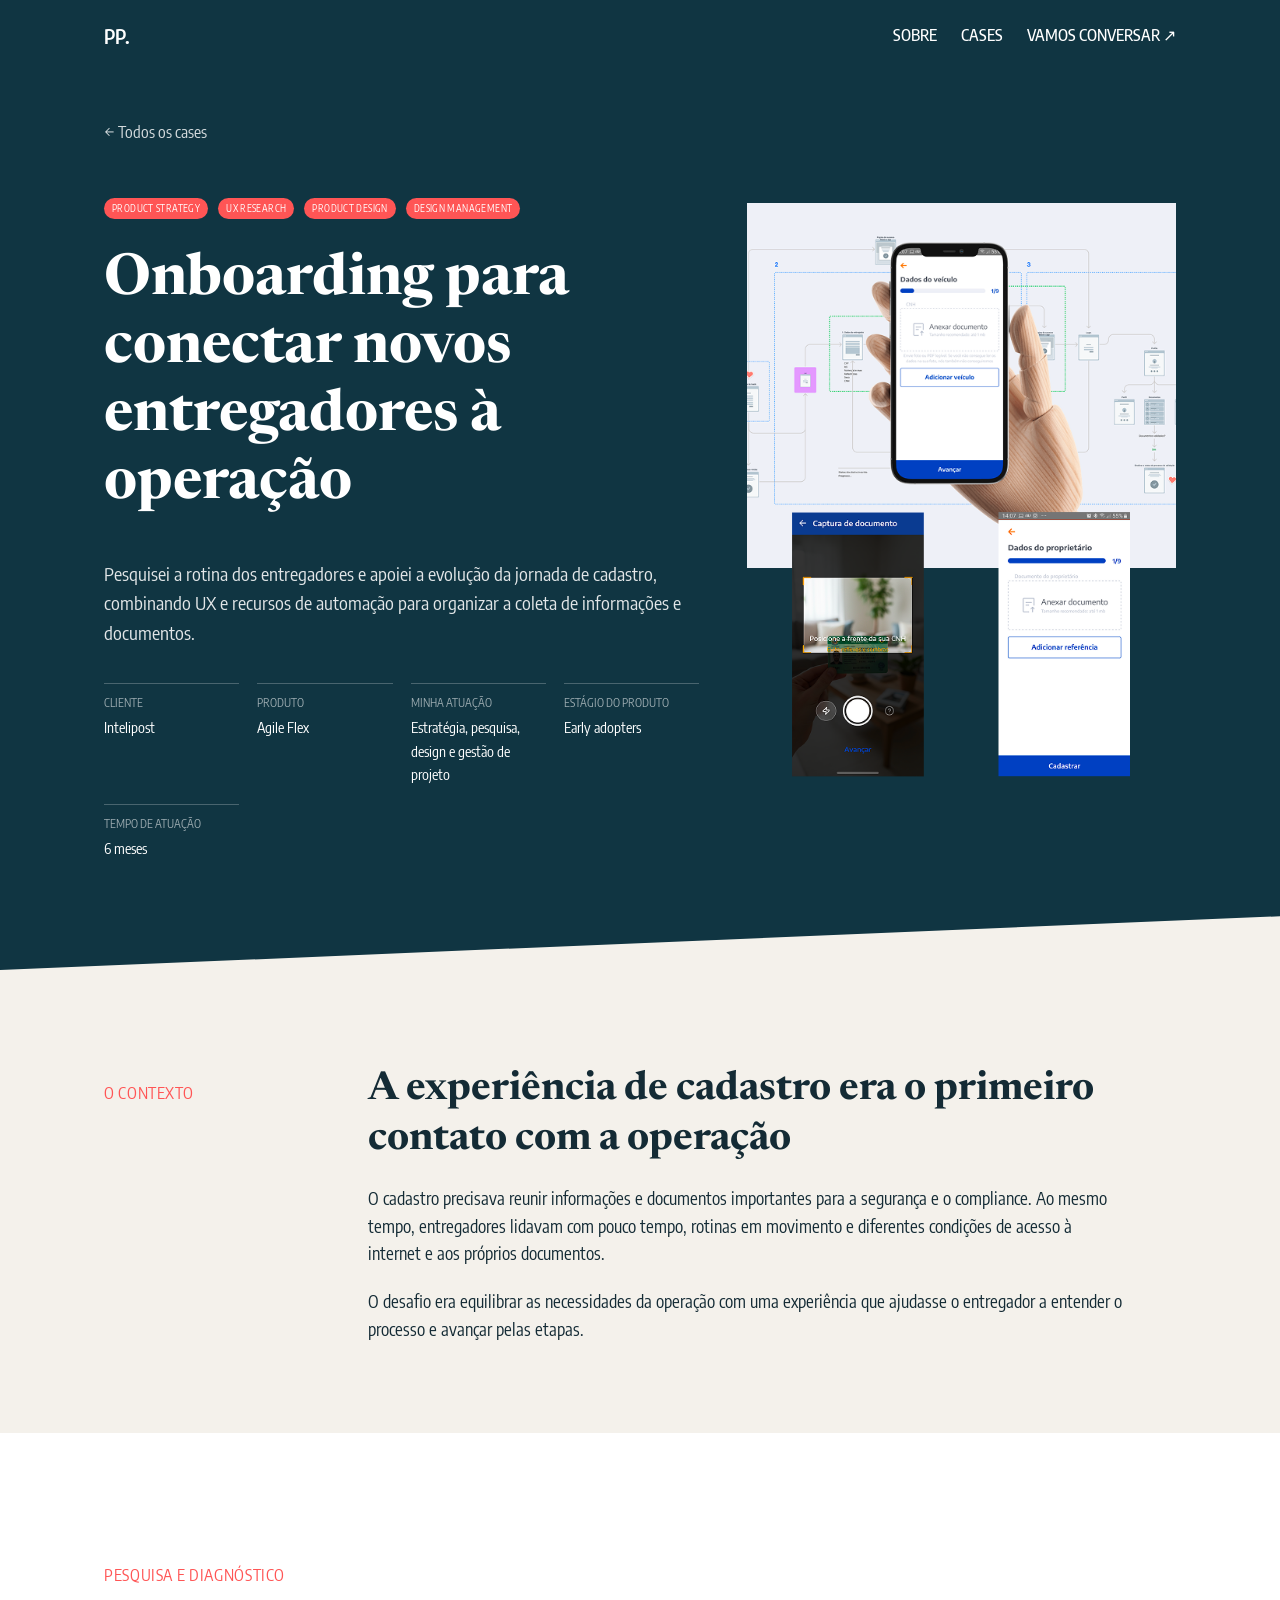
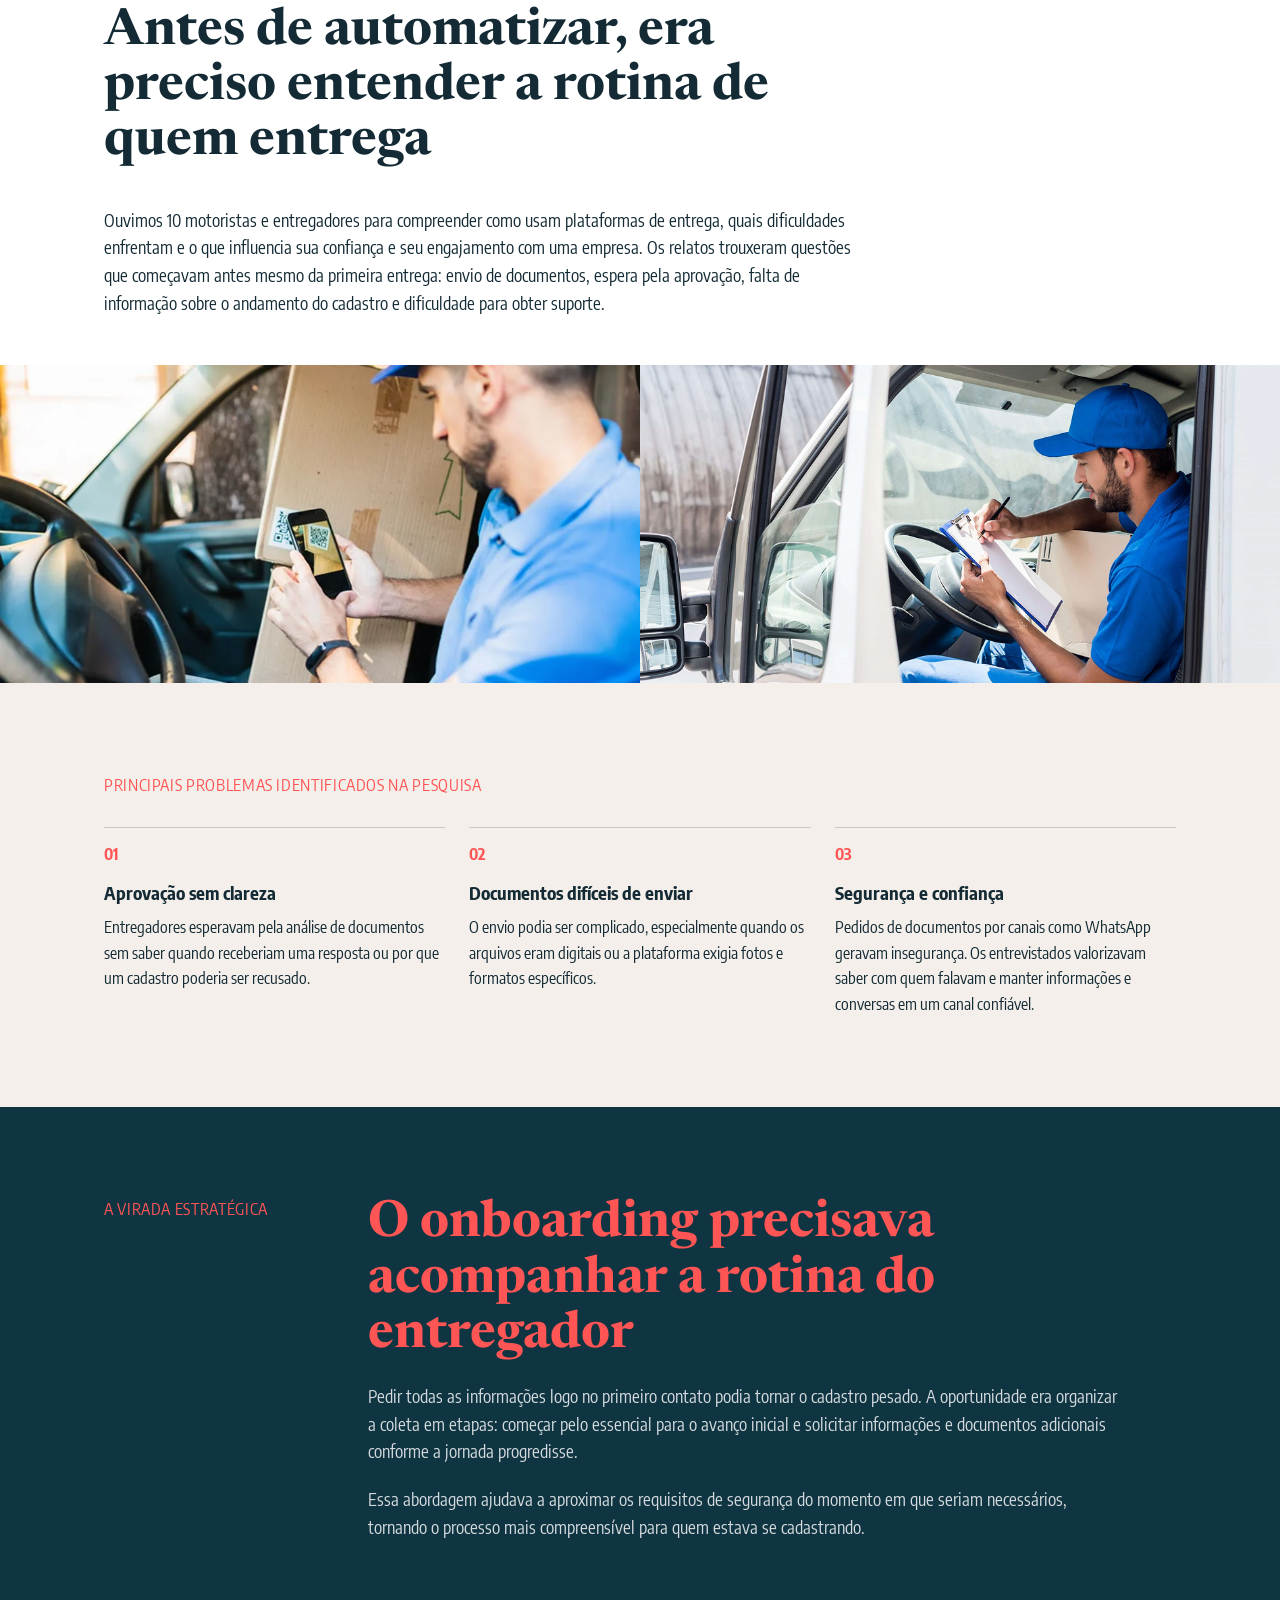
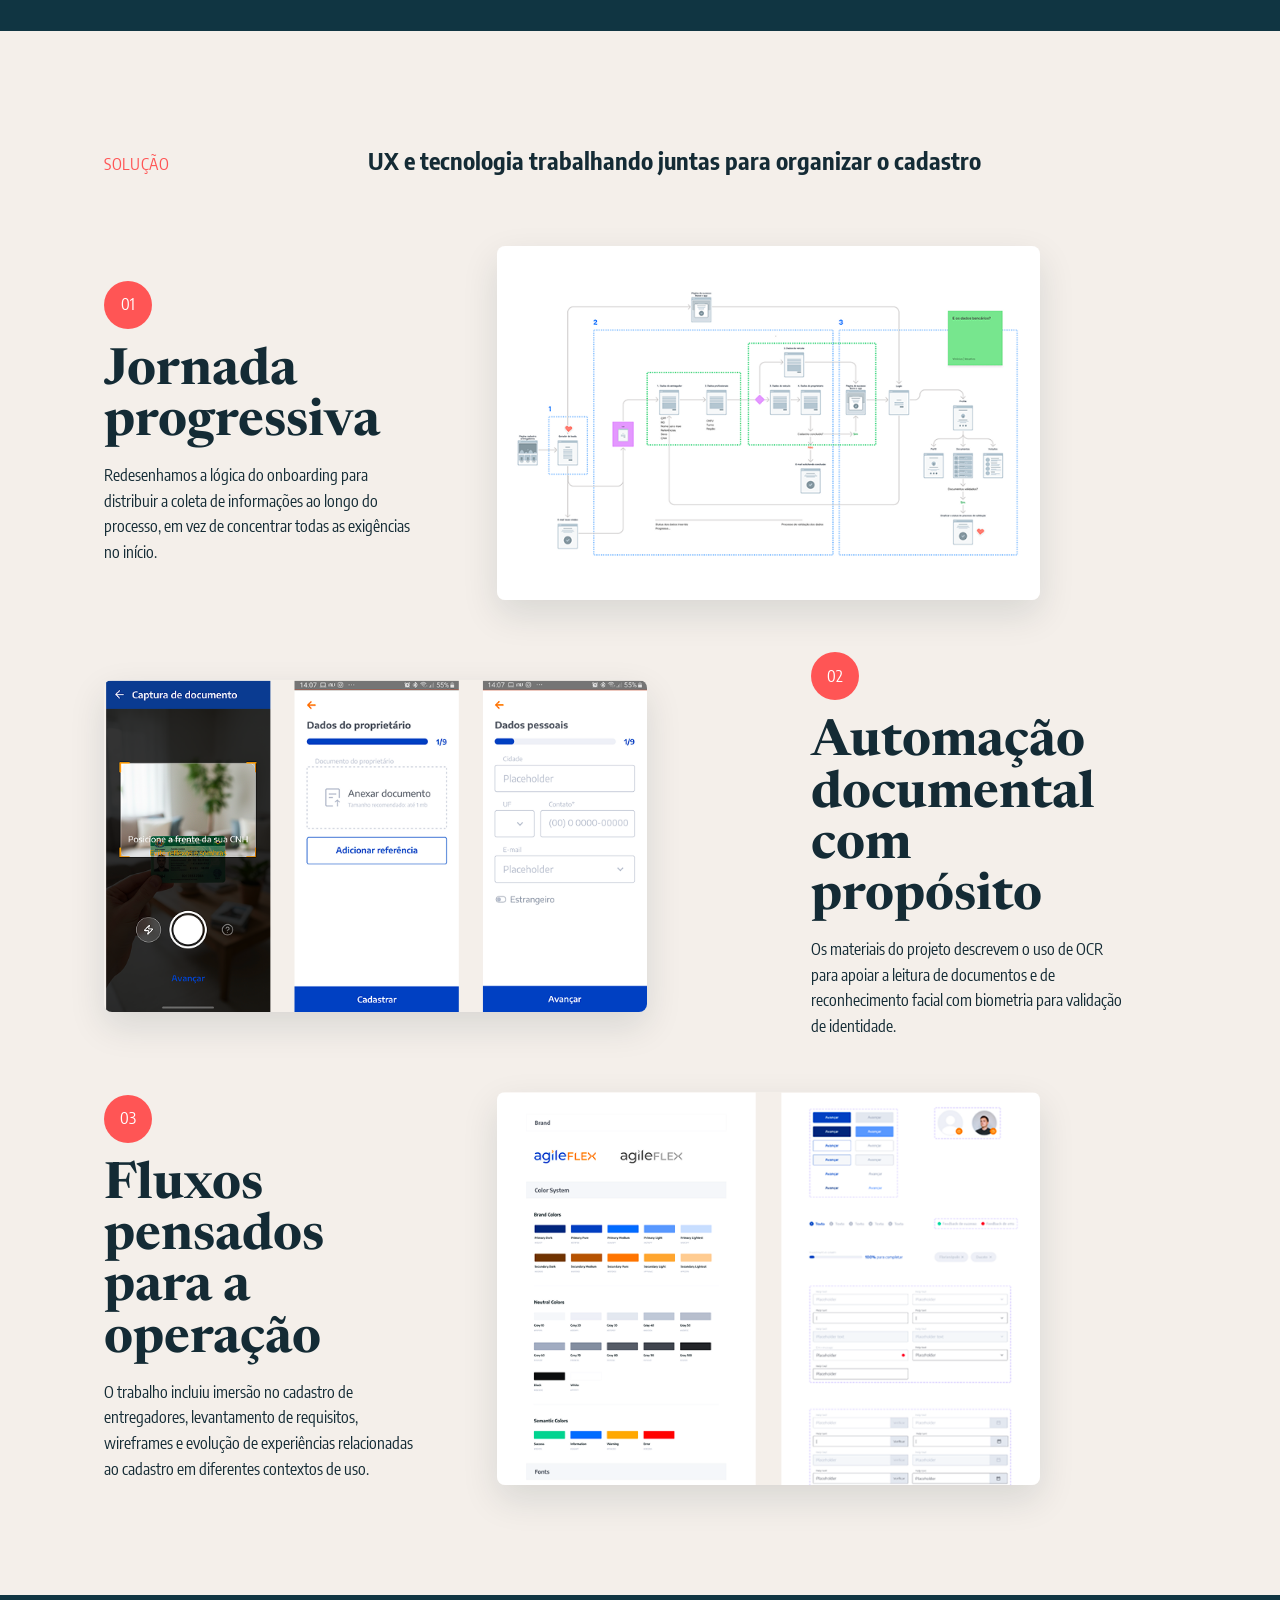
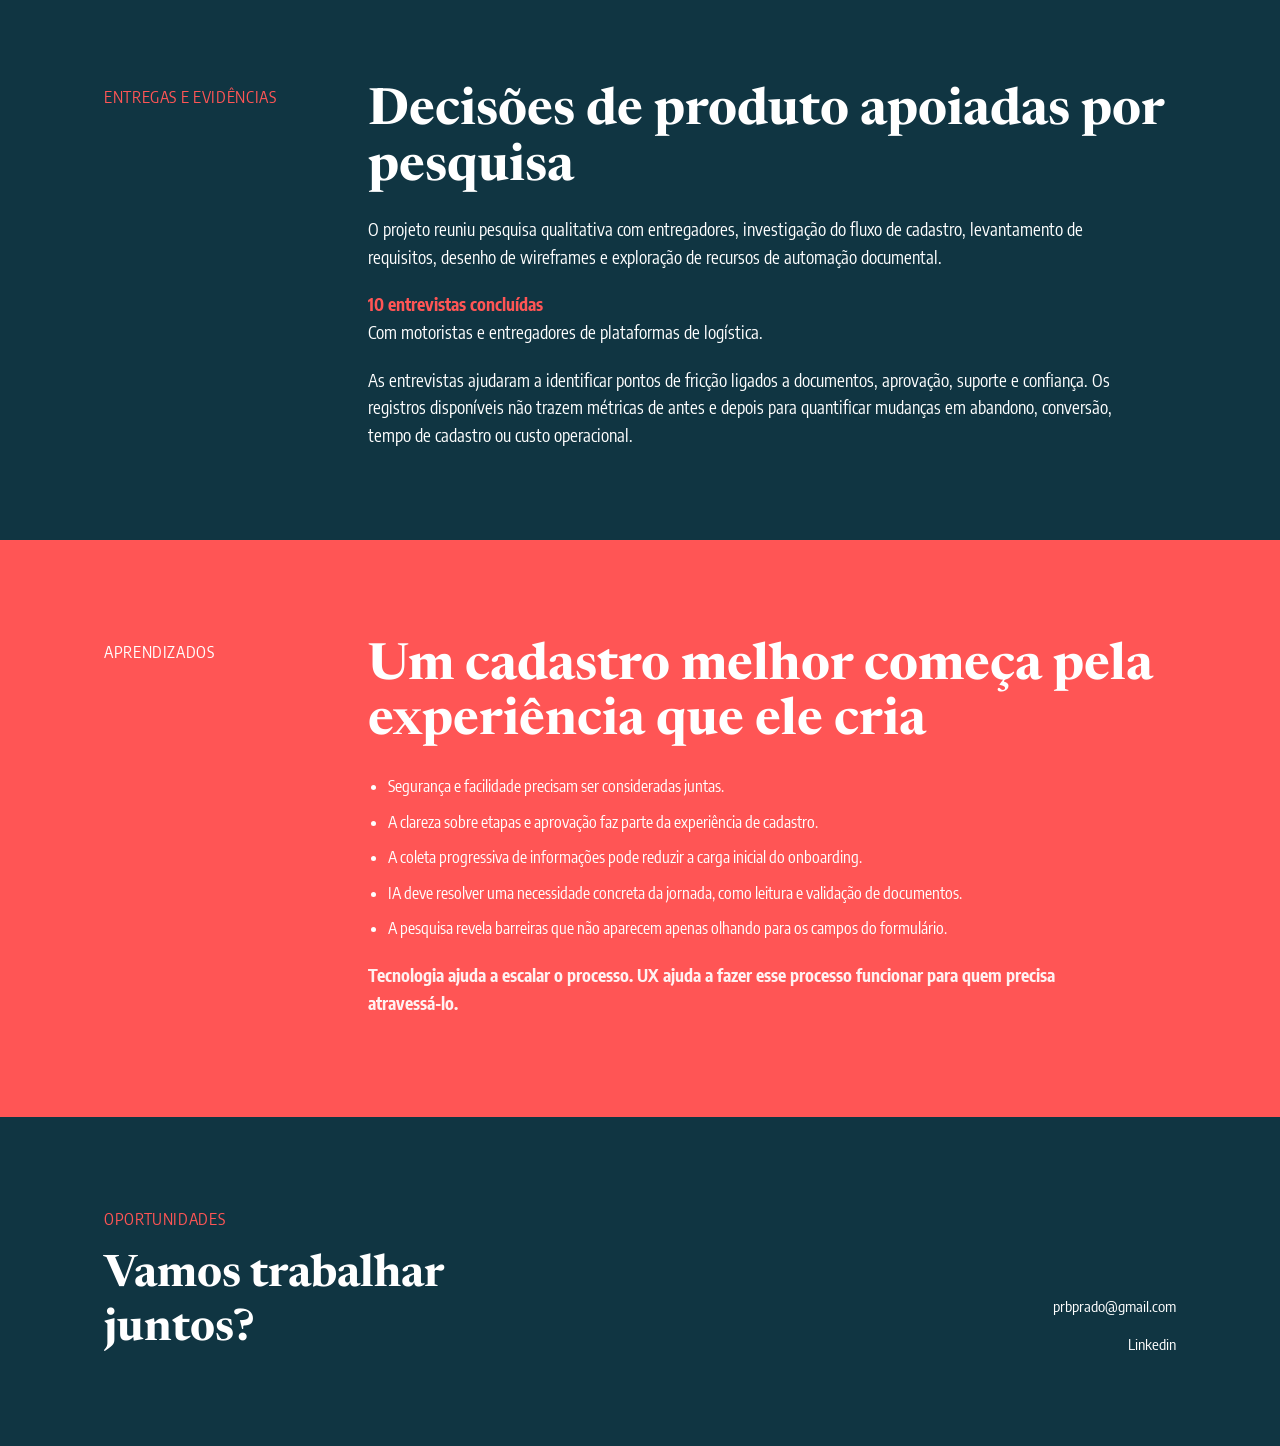
==== case-agileflex-intelipost.html @ 37ded1cf "Cria case Agile Flex Intelipost" ====
<!DOCTYPE html>
<html lang="pt-BR">
<head>
  <meta charset="UTF-8" />
  <meta name="viewport" content="width=device-width, initial-scale=1.0" />
  <title>Agile Flex · Intelipost | Patricia Prado</title>
  <link rel="preconnect" href="https://fonts.googleapis.com" />
  <link rel="preconnect" href="https://fonts.gstatic.com" crossorigin />
  <link href="https://fonts.googleapis.com/css2?family=Encode+Sans+Condensed:wght@100;200;300;400;500;600;700;800;900&family=Newsreader:ital,opsz,wght@0,6..72,200..800;1,6..72,200..800&display=swap" rel="stylesheet">
  <link rel="stylesheet" href="style.css" />
</head>
<body class="pdf-case-body agileflex-case-body">
  <header class="navbar pdf-navbar">
    <div class="container nav-container">
      <a href="index.html" class="logo">PP.</a>
      <nav class="nav-links">
        <a href="index.html#sobre">SOBRE</a>
        <a href="index.html#cases">CASES</a>
        <a href="mailto:prbprado@gmail.com" class="nav-cta">VAMOS CONVERSAR <span>↗</span></a>
      </nav>
    </div>
  </header>

  <main>
    <section class="pdf-hero">
      <div class="container pdf-hero-grid">
        <div>
          <a class="case-back" href="index.html#cases">← Todos os cases</a>
          <div class="hero-badges">
            <span class="badge badge-coral">PRODUCT STRATEGY</span>
            <span class="badge badge-coral">UX RESEARCH</span>
            <span class="badge badge-coral">PRODUCT DESIGN</span>
            <span class="badge badge-coral">DESIGN MANAGEMENT</span>
          </div>
          <h1 class="hero-title">Onboarding para conectar novos entregadores à operação</h1>
          <p>Pesquisei a rotina dos entregadores e apoiei a evolução da jornada de cadastro, combinando UX e recursos de automação para organizar a coleta de informações e documentos.</p>
          <dl class="pdf-meta agileflex-meta">
            <div><dt>Cliente</dt><dd>Intelipost</dd></div>
            <div><dt>Produto</dt><dd>Agile Flex</dd></div>
            <div><dt>Minha atuação</dt><dd>Estratégia, pesquisa, design e gestão de projeto</dd></div>
            <div><dt>Estágio do produto</dt><dd>Early adopters</dd></div>
            <div><dt>Tempo de atuação</dt><dd>6 meses</dd></div>
          </dl>
        </div>
        <div class="pdf-hero-image">
          <img src="assets/agileflex-intelipost/image-1.png" alt="Composição da jornada mobile de cadastro e envio de documentos" />
        </div>
      </div>
    </section>

    <section class="pdf-context">
      <div class="container pdf-context-grid">
        <span class="eyebrow text-coral">O CONTEXTO</span>
        <div>
          <h2>A experiência de cadastro era o primeiro contato com a operação</h2>
          <p>O cadastro precisava reunir informações e documentos importantes para a segurança e o compliance. Ao mesmo tempo, entregadores lidavam com pouco tempo, rotinas em movimento e diferentes condições de acesso à internet e aos próprios documentos.</p>
          <p>O desafio era equilibrar as necessidades da operação com uma experiência que ajudasse o entregador a entender o processo e avançar pelas etapas.</p>
        </div>
      </div>
    </section>

    <section class="pdf-discovery agileflex-research">
      <div class="container">
        <div class="pdf-section-title">
          <span class="eyebrow text-coral">PESQUISA E DIAGNÓSTICO</span>
          <h2>Antes de automatizar, era preciso entender a rotina de quem entrega</h2>
        </div>
        <p>Ouvimos 10 motoristas e entregadores para compreender como usam plataformas de entrega, quais dificuldades enfrentam e o que influencia sua confiança e seu engajamento com uma empresa. Os relatos trouxeram questões que começavam antes mesmo da primeira entrega: envio de documentos, espera pela aprovação, falta de informação sobre o andamento do cadastro e dificuldade para obter suporte.</p>
      </div>
      <img class="agileflex-research-image" src="assets/agileflex-intelipost/image-2.png" alt="Entregadores usando o celular e conferindo informações durante a rotina de trabalho" />
    </section>

    <section class="agileflex-problems">
      <div class="container">
        <span class="eyebrow text-coral">PRINCIPAIS PROBLEMAS IDENTIFICADOS NA PESQUISA</span>
        <div class="agileflex-problem-grid">
          <article>
            <span>01</span>
            <h3>Aprovação sem clareza</h3>
            <p>Entregadores esperavam pela análise de documentos sem saber quando receberiam uma resposta ou por que um cadastro poderia ser recusado.</p>
          </article>
          <article>
            <span>02</span>
            <h3>Documentos difíceis de enviar</h3>
            <p>O envio podia ser complicado, especialmente quando os arquivos eram digitais ou a plataforma exigia fotos e formatos específicos.</p>
          </article>
          <article>
            <span>03</span>
            <h3>Segurança e confiança</h3>
            <p>Pedidos de documentos por canais como WhatsApp geravam insegurança. Os entrevistados valorizavam saber com quem falavam e manter informações e conversas em um canal confiável.</p>
          </article>
        </div>
      </div>
    </section>

    <section class="pdf-ideation agileflex-turning-point">
      <div class="container pdf-ideation-grid">
        <span class="eyebrow text-coral">A VIRADA ESTRATÉGICA</span>
        <div>
          <h2>O onboarding precisava acompanhar a rotina do entregador</h2>
          <p>Pedir todas as informações logo no primeiro contato podia tornar o cadastro pesado. A oportunidade era organizar a coleta em etapas: começar pelo essencial para o avanço inicial e solicitar informações e documentos adicionais conforme a jornada progredisse.</p>
          <p>Essa abordagem ajudava a aproximar os requisitos de segurança do momento em que seriam necessários, tornando o processo mais compreensível para quem estava se cadastrando.</p>
        </div>
      </div>
    </section>

    <section class="pdf-product agileflex-solution">
      <div class="container">
        <div class="pdf-context-grid agileflex-solution-intro">
          <span class="eyebrow text-coral">SOLUÇÃO</span>
          <div>
            <h2>UX e tecnologia trabalhando juntas para organizar o cadastro</h2>
          </div>
        </div>
        <div class="pdf-feature">
          <div class="pdf-feature-copy"><span>01</span><h3>Jornada progressiva</h3><p>Redesenhamos a lógica do onboarding para distribuir a coleta de informações ao longo do processo, em vez de concentrar todas as exigências no início.</p></div>
          <img src="assets/agileflex-intelipost/image-3.png" alt="Fluxo da jornada progressiva de cadastro do entregador" />
        </div>
        <div class="pdf-feature pdf-feature-reverse">
          <div class="pdf-feature-copy"><span>02</span><h3>Automação documental com propósito</h3><p>Os materiais do projeto descrevem o uso de OCR para apoiar a leitura de documentos e de reconhecimento facial com biometria para validação de identidade.</p></div>
          <img src="assets/agileflex-intelipost/image-4.png" alt="Telas mobile de captura e envio de documentos do entregador" />
        </div>
        <div class="pdf-feature">
          <div class="pdf-feature-copy"><span>03</span><h3>Fluxos pensados para a operação</h3><p>O trabalho incluiu imersão no cadastro de entregadores, levantamento de requisitos, wireframes e evolução de experiências relacionadas ao cadastro em diferentes contextos de uso.</p></div>
          <img src="assets/agileflex-intelipost/image-5.png" alt="Sistema visual e componentes da experiência Agile Flex" />
        </div>
      </div>
    </section>

    <section class="pdf-results agileflex-results">
      <div class="container pdf-results-grid">
        <span class="eyebrow text-coral">ENTREGAS E EVIDÊNCIAS</span>
        <div>
          <h2>Decisões de produto apoiadas por pesquisa</h2>
          <p>O projeto reuniu pesquisa qualitativa com entregadores, investigação do fluxo de cadastro, levantamento de requisitos, desenho de wireframes e exploração de recursos de automação documental.</p>
          <p><strong>10 entrevistas concluídas</strong><br />Com motoristas e entregadores de plataformas de logística.</p>
          <p>As entrevistas ajudaram a identificar pontos de fricção ligados a documentos, aprovação, suporte e confiança. Os registros disponíveis não trazem métricas de antes e depois para quantificar mudanças em abandono, conversão, tempo de cadastro ou custo operacional.</p>
        </div>
      </div>
    </section>

    <section class="pdf-learning agileflex-learning">
      <div class="container pdf-learning-grid">
        <span class="eyebrow text-white">APRENDIZADOS</span>
        <div>
          <h2>Um cadastro melhor começa pela experiência que ele cria</h2>
          <ul>
            <li>Segurança e facilidade precisam ser consideradas juntas.</li>
            <li>A clareza sobre etapas e aprovação faz parte da experiência de cadastro.</li>
            <li>A coleta progressiva de informações pode reduzir a carga inicial do onboarding.</li>
            <li>IA deve resolver uma necessidade concreta da jornada, como leitura e validação de documentos.</li>
            <li>A pesquisa revela barreiras que não aparecem apenas olhando para os campos do formulário.</li>
          </ul>
          <p class="agileflex-closing">Tecnologia ajuda a escalar o processo. UX ajuda a fazer esse processo funcionar para quem precisa atravessá-lo.</p>
        </div>
      </div>
    </section>
  </main>

  <footer id="contato" class="footer">
    <div class="container footer-grid">
      <div><span class="eyebrow text-coral">OPORTUNIDADES</span><h2 class="footer-title">Vamos trabalhar<br />juntos?</h2></div>
      <div class="footer-links"><a href="mailto:prbprado@gmail.com">prbprado@gmail.com</a><a href="https://www.linkedin.com/in/prbprado/" target="_blank" rel="noopener">Linkedin</a></div>
    </div>
  </footer>
</body>
</html>
---- style.css ----
:root {
  --bg-dark: #103542;
  --bg-beige: #F4EFEA;
  --bg-light: #FFFFFF;
  --coral: #FF5555;
  --blue-badge: #006dff;
  --text-dark: #142B35;
  --text-muted: #52616B;
  --font-serif: 'Newsreader', serif;
  --font-sans: 'Encode Sans Condensed', sans-serif;
}

* {
  margin: 0;
  padding: 0;
  box-sizing: border-box;
}

html {
  scroll-behavior: smooth;
}

body {
  font-family: var(--font-sans);
  color: var(--text-dark);
  background-color: var(--bg-light);
  line-height: 1.6;
  overflow-x: hidden;
}

.container {
  max-width: 1120px;
  margin: 0 auto;
  padding: 0 24px;
}

.text-coral { color: var(--coral); }
.text-dark { color: var(--text-dark); }
.text-white { color: #FFFFFF; }

.eyebrow {
  display: block;
  font-size: 1rem;
  font-weight: 400;
  letter-spacing: 0.04em;
  text-transform: uppercase;
  margin-bottom: 16px;
}

/* NAVBAR */
.navbar {
  background-color: #FFFFFF;
  height: 72px;
  display: flex;
  align-items: center;
  position: sticky;
  top: 0;
  z-index: 100;
  border-bottom: 1px solid rgba(0, 0, 0, 0.05);
}

.nav-container {
  width: 100%;
  display: flex;
  justify-content: space-between;
  align-items: center;
}

.logo {
  font-family: var(--font-sans);
  font-weight: 600;
  font-size: 1.25rem;
  color: var(--text-dark);
  text-decoration: none;
}

.nav-links {
  display: flex;
  align-items: center;
  gap: 24px;
}

.nav-links a {
  text-decoration: none;
  color: var(--text-dark);
  font-size: 1rem;
  font-weight: 500;
  transition: color 0.2s;
}

.nav-links a:hover {
  color: var(--coral);
}

/* HERO SECTION COM CORTE INCLINADO */
.hero {
  background-color: var(--bg-dark);
  color: #FFFFFF;
  padding: 80px 0 130px;
  clip-path: polygon(0 0, 100% 0, 100% 92%, 0 100%);
}

.hero-badges {
  display: flex;
  flex-wrap: wrap;
  gap: 10px;
  margin-bottom: 28px;
}

.badge {
  font-size: 0.6rem;
  font-weight: 400;
  letter-spacing: 0.04em;
  padding: 3px 8px;
  border-radius: 999px;
  color: #FFFFFF;
}

.badge-coral { background-color: var(--coral); }
.badge-blue { background-color: var(--blue-badge); }

.hero-title {
  font-family: var(--font-serif);
  font-size: clamp(2.1rem, 4.5vw, 3.6rem);
  font-weight: 700;
  line-height: 1.18;
  max-width: 860px;
  margin-bottom: 40px;
}

.hero-profile {
  display: flex;
  align-items: center;
  gap: 18px;
  max-width: 560px;
}

.avatar {
  width: 64px;
  height: 64px;
  border-radius: 50%;
  object-fit: cover;
  background-color: var(--coral);
  flex-shrink: 0;
}

.profile-info strong {
  display: block;
  font-size: 1rem;
  letter-spacing: 0.04em;
  margin-bottom: 4px;
}

.profile-info p {
  font-size: 1rem;
  color: rgba(255, 255, 255, 0.82);
  line-height: 1.45;
  letter-spacing: 0.04em;
}

.hero-action {
  display: flex;
  justify-content: flex-end;
  margin-top: 36px;
}

.scroll-link {
  color: var(--blue-badge);
  text-decoration: none;
  font-size: 0.9rem;
  font-weight: 500;
}

/* ALGUNS NÚMEROS */
.metrics-section {
  background-color: var(--bg-beige);
  margin-top: -65px;
  padding: 130px 0 90px;
}

.split-header {
  display: grid;
  grid-template-columns: 1fr;
  gap: 16px;
  margin-bottom: 56px;
}

.section-heading {
  font-family: var(--font-serif);
  font-size: clamp(1.75rem, 3.2vw, 2.5rem);
  line-height: 1.25;
  font-weight: 700;
}

.metrics-grid {
  display: grid;
  grid-template-columns: repeat(2, 1fr);
  gap: 36px 24px;
}

.metric-number {
  display: block;
  font-size: clamp(2.2rem, 3.5vw, 2.8rem);
  font-weight: 700;
  color: var(--coral);
  line-height: 1.1;
  margin-bottom: 8px;
}

.metric-label {
  font-size: 0.75rem;
  font-weight: 600;
  letter-spacing: 0.06em;
  color: var(--text-dark);
}

/* FAIXA DE FOTOS */
.photo-strip {
  width: 100%;
  background-color: #111;
  line-height: 0;
}

.photo-strip img {
  width: 100%;
  max-height: 360px;
  object-fit: cover;
  filter: grayscale(100%);
}

/* TREINAMENTOS (CORAL INCLINADO) */
.training-section {
  background-color: var(--coral);
  padding: 80px 0 110px;
  clip-path: polygon(0 0, 100% 0, 100% 88%, 0 100%);
}

.training-desc {
  color: rgba(255, 255, 255, 0.94);
  margin-top: 20px;
  font-size: 1.5rem;
  font-weight: 300;
  max-width: 680px;
}

/* COMO TRABALHO */
.process-section {
  padding: 90px 0 100px;
  background-color: var(--bg-light);
}

.process-grid {
  display: grid;
  grid-template-columns: 1fr;
  gap: 40px;
}

.step-num {
  display: block;
  font-size: 1rem;
  font-weight: 700;
  color: var(--coral);
  margin-bottom: 12px;
}

.process-card h3 {
  font-size: 1.5rem;
  font-weight: 600;
  margin-bottom: 12px;
  color: var(--text-dark);
}

.process-card p {
  font-size: 1.2rem;
  color: var(--text-muted);
}

/* CASES DE MERCADO */
.cases-section {
  background-color: var(--bg-beige);
  padding: 90px 0 110px;
}

.case-card {
  border-radius: 16px;
  padding: 36px 28px;
  margin-top: 28px;
  display: grid;
  grid-template-columns: 1fr;
  gap: 32px;
  align-items: center;
}

.case-dark {
  background-color: var(--bg-dark);
  color: #FFFFFF;
}

.case-light {
  background-color: #FFFFFF;
  color: var(--text-dark);
  box-shadow: 0 10px 30px rgba(0, 0, 0, 0.04);
}

.case-tags {
  display: flex;
  flex-wrap: wrap;
  gap: 8px;
  margin-bottom: 24px;
}

.tag {
  background-color: var(--coral);
  color: #FFFFFF;
  font-size: 0.65rem;
  font-weight: 400;
  letter-spacing: 0.05em;
  padding: 4px 10px;
  border-radius: 999px;
}

.case-content h3 {
  font-family: var(--font-serif);
  font-size: clamp(1.8rem, 3vw, 2.4rem);
  margin-bottom: 14px;
}

.case-content p {
  font-size: 1.2rem;
  margin-bottom: 24px;
  opacity: 0.9;
}

.case-link {
  display: inline-flex;
  align-items: center;
  gap: 6px;
  color: var(--blue-badge);
  font-weight: 600;
  font-size: 0.9rem;
  text-decoration: none;
}

.case-image img {
  width: 100%;
  border-radius: 10px;
  display: block;
}

/* FOOTER */
.footer {
  background-color: var(--bg-dark);
  color: #FFFFFF;
  padding: 90px 0;
}

.footer-grid {
  display: flex;
  flex-direction: column;
  justify-content: space-between;
  gap: 40px;
}

.footer-title {
  font-family: var(--font-serif);
  font-size: clamp(2rem, 3.8vw, 2.8rem);
  line-height: 1.2;
}

.footer-links {
  display: flex;
  flex-direction: column;
  gap: 14px;
}

.footer-links a {
  color: #FFFFFF;
  text-decoration: none;
  font-size: 0.95rem;
  transition: color 0.2s;
}

.footer-links a:hover {
  color: var(--coral);
}

/* PÁGINA DE CASE */
.case-hero {
  background-color: var(--bg-dark);
  color: #FFFFFF;
  padding: 54px 0 110px;
  clip-path: polygon(0 0, 100% 0, 100% 92%, 0 100%);
}

.case-back {
  display: inline-block;
  color: rgba(255, 255, 255, 0.82);
  text-decoration: none;
  margin-bottom: 52px;
}

.case-back:hover {
  color: #FFFFFF;
}

.case-hero-grid {
  display: grid;
  grid-template-columns: 1fr;
  gap: 40px;
  align-items: end;
}

.case-hero h1 {
  font-family: var(--font-serif);
  font-size: clamp(3.2rem, 8vw, 6.8rem);
  line-height: 0.95;
  margin-bottom: 24px;
}

.case-lead {
  max-width: 620px;
  font-size: clamp(1.25rem, 2.5vw, 1.8rem);
  line-height: 1.35;
}

.case-facts {
  display: grid;
  grid-template-columns: repeat(2, 1fr);
  gap: 20px;
}

.case-facts div {
  border-top: 1px solid rgba(255, 255, 255, 0.25);
  padding-top: 12px;
}

.case-facts dt {
  color: rgba(255, 255, 255, 0.62);
  font-size: 0.75rem;
  text-transform: uppercase;
  margin-bottom: 6px;
}

.case-facts dd {
  font-size: 0.95rem;
}

.case-introduction {
  background-color: var(--bg-beige);
  padding: 110px 0;
}

.case-introduction-grid {
  display: grid;
  grid-template-columns: 1fr;
  gap: 24px;
}

.case-introduction-grid p,
.case-conclusion-grid p {
  max-width: 760px;
  margin-top: 24px;
  font-size: 1.2rem;
}

.case-feature {
  background-color: var(--bg-light);
  padding: 90px 0;
}

.case-feature img {
  width: 100%;
  display: block;
  border-radius: 8px;
}

.case-approach {
  background-color: var(--bg-beige);
  padding: 90px 0 110px;
}

.case-steps {
  display: grid;
  grid-template-columns: 1fr;
  gap: 40px;
}

.case-steps article {
  border-top: 1px solid rgba(20, 43, 53, 0.18);
  padding-top: 18px;
}

.case-steps h3 {
  font-size: 1.25rem;
  margin: 8px 0 12px;
}

.case-steps p {
  color: var(--text-muted);
  font-size: 1.05rem;
}

.case-conclusion {
  background-color: var(--coral);
  padding: 90px 0;
}

.case-conclusion-grid {
  display: grid;
  grid-template-columns: 1fr;
  gap: 32px;
}

.case-conclusion-grid p {
  color: rgba(255, 255, 255, 0.94);
}

/* PDF CASE LAYOUT */
.pdf-case-body .navbar {
  background-color: var(--bg-dark);
  border-bottom: 0;
}

.pdf-case-body .navbar .logo,
.pdf-case-body .navbar .nav-links a {
  color: #FFFFFF;
}

.pdf-case-body .navbar .nav-links a:hover {
  color: var(--coral);
}

.pdf-hero {
  background-color: var(--bg-dark);
  color: #FFFFFF;
  padding: 48px 0 110px;
  clip-path: polygon(0 0, 100% 0, 100% 94%, 0 100%);
}

.pdf-hero-grid {
  display: grid;
  grid-template-columns: 1fr;
  gap: 48px;
  align-items: center;
}

.pdf-hero p {
  max-width: 620px;
  font-size: 1.15rem;
  opacity: 0.88;
}

.pdf-meta {
  display: grid;
  grid-template-columns: repeat(2, 1fr);
  gap: 18px;
  margin-top: 36px;
}

.pdf-meta div {
  border-top: 1px solid rgba(255, 255, 255, 0.24);
  padding-top: 10px;
}

.pdf-meta dt {
  font-size: 0.72rem;
  text-transform: uppercase;
  opacity: 0.58;
  margin-bottom: 4px;
}

.pdf-meta dd {
  font-size: 0.9rem;
}

.pdf-hero-image {
  width: 100%;
}

.pdf-image-placeholder {
  width: 80%;
  aspect-ratio: 16 / 9;
  background-color: rgba(20, 43, 53, 0.04);
  border: 1px dashed rgba(20, 43, 53, 0.28);
  border-radius: 8px;
}

.pdf-image-placeholder-hero {
  width: 100%;
  background-color: rgba(255, 255, 255, 0.08);
  border-color: rgba(255, 255, 255, 0.35);
}

.pdf-hero-image img {
  width: 100%;
  max-height: 620px;
  object-fit: contain;
  display: block;
  background: transparent;
  border-radius: 0;
  box-shadow: none;
}

.pdf-context,
.pdf-approach,
.pdf-product,
.pdf-discovery {
  background-color: var(--bg-light);
}

.pdf-sprint {
  padding: 100px 0;
}

.pdf-sprint-image {
  display: block;
  width: 100%;
  height: auto;
  margin-top: 48px;
}

.pdf-context {
  background-color: #F4F1EB;
  padding: 160px 0 90px;
  margin-top: -65px;}
.pdf-context-grid,
.pdf-sprint-grid,
.pdf-ideation-grid,
.pdf-results-grid,
.pdf-learning-grid {
  display: grid;
  grid-template-columns: 1fr;
  gap: 24px;
}

.pdf-context h2 {
  font-family: var(--font-serif);
  font-size: clamp(1.75rem, 3.2vw, 2.5rem);
  line-height: 1.25;
  font-weight: 700;
}

.pdf-sprint h2,
.pdf-ideation h2,
.pdf-results h2,
.pdf-learning h2,
.pdf-discovery h2,
.pdf-section-title h2 {
  font-family: var(--font-serif);
  font-size: clamp(2.1rem, 4vw, 3.8rem);
  line-height: 1.08;
}

.pdf-context p,
.pdf-sprint p,
.pdf-ideation p,
.pdf-results p,
.pdf-learning p,
.pdf-discovery > .container > p {
  font-size: 1.08rem;
  margin-top: 20px;
  max-width: 760px;
}

.pdf-context-direction {
  margin-top: 34px;
}

.pdf-context-direction h3 {
  font-family: var(--font-serif);
  font-size: clamp(1.45rem, 2.5vw, 2.1rem);
  line-height: 1.15;
  margin-bottom: 8px;
}

.pdf-context-direction p {
  margin-top: 0;
}
 .pdf-section-title {
  max-width: 780px;
  margin-bottom: 36px;
}

.pdf-discovery {
  padding-top: 130px;
}

.pdf-discovery-images {
  position: relative;
  left: 50%;
  width: 100vw;
  max-width: none;
  margin-top: 48px;
  margin-left: 0;
  transform: translateX(-50%);
}

.pdf-discovery-images img {
  display: block;
  width: 100vw;
  max-width: none;
  height: 260px;
  object-fit: cover;
  object-position: center;
  border-radius: 0;
}

.pdf-ideation {
  background-color: var(--bg-dark);
  color: #FFFFFF;
  padding: 90px 0;
}

.pdf-ideation p {
  opacity: 0.82;
}

.pdf-product {
  padding: 110px 0;
}

.pdf-feature {
  display: grid;
  grid-template-columns: 1fr;
  gap: 28px;
  align-items: center;
  margin-top: 52px;
}

.pdf-feature-copy {
  max-width: 320px;
}

.pdf-feature-copy > span {
  display: grid;
  place-items: center;
  width: 48px;
  height: 48px;
  border-radius: 50%;
  background: var(--coral);
  color: #FFFFFF;
  margin-bottom: 18px;
}

.pdf-feature-copy h3 {
  font-family: var(--font-serif);
  font-size: clamp(2rem, 4vw, 3.5rem);
  line-height: 1;
  margin-bottom: 14px;
}

.pdf-feature img {
  width: 80%;
  display: block;
  border-radius: 8px;
  box-shadow: 0 14px 36px rgba(20, 43, 53, 0.12);
}

body.pdf-case-body .pdf-feature img[src$="odds.png"],
body.pdf-case-body .pdf-feature img[src$="agendamento.png"] {
  border-radius: 0;
  box-shadow: none;
}

.pdf-results {
  background-color: var(--bg-beige);
  padding: 90px 0;
}

.pdf-results strong {
  color: var(--coral);
}

.pdf-learning {
  background-color: var(--coral);
  color: #FFFFFF;
  padding: 100px 0;
}

.pdf-learning p {
  opacity: 0.92;
}

.desbravador-context-stats {
  display: flex;
  flex-wrap: wrap;
  gap: 32px;
  margin-top: 30px;
  padding-top: 20px;
  border-top: 1px solid rgba(20, 43, 53, 0.18);
}

.desbravador-context-stats div {
  display: grid;
  gap: 2px;
}

.desbravador-context-stats strong {
  color: var(--coral);
  font-family: var(--font-serif);
  font-size: 2rem;
  line-height: 1;
}

.desbravador-context-stats span {
  font-size: 0.75rem;
  text-transform: uppercase;
}

.desbravador-data-note {
  color: var(--text-muted);
  font-size: 0.85rem !important;
}

.desbravador-research-image {
  display: block;
  width: 100%;
  height: auto;
  margin-top: 48px;
}

.desbravador-problems,
.desbravador-solution {
  background-color: var(--bg-beige);
}

.desbravador-problems {
  padding: 90px 0;
}

.desbravador-problem-grid {
  display: grid;
  grid-template-columns: 1fr;
  gap: 32px 24px;
  margin-top: 28px;
}

.desbravador-problem-grid article {
  border-top: 1px solid rgba(20, 43, 53, 0.2);
  padding-top: 14px;
}

.desbravador-problem-grid article > span {
  color: var(--coral);
  font-weight: 700;
}

.desbravador-problem-grid p {
  margin-top: 10px;
  font-size: 1.15rem;
}

.desbravador-turning-point h2 {
  color: var(--coral);
}

.desbravador-solution-intro {
  margin-bottom: 48px;
}

.desbravador-results {
  background-color: var(--bg-dark);
  color: #FFFFFF;
}

.desbravador-learning ul {
  display: grid;
  gap: 10px;
  margin-top: 24px;
  padding-left: 20px;
}

.desbravador-contact {
  margin-top: 32px;
  font-weight: 700;
}

.agileflex-meta {
  grid-template-columns: repeat(2, 1fr);
}

.agileflex-research-image {
  display: block;
  width: 100%;
  height: auto;
  margin-top: 48px;
}

.agileflex-problems,
.agileflex-solution {
  background-color: var(--bg-beige);
}

.agileflex-problems {
  padding: 90px 0;
}

.agileflex-problem-grid {
  display: grid;
  grid-template-columns: 1fr;
  gap: 32px 24px;
  margin-top: 28px;
}

.agileflex-problem-grid article {
  border-top: 1px solid rgba(20, 43, 53, 0.2);
  padding-top: 14px;
}

.agileflex-problem-grid article > span {
  color: var(--coral);
  font-weight: 700;
}

.agileflex-problem-grid h3 {
  font-size: 1.15rem;
  margin-top: 10px;
}

.agileflex-problem-grid p {
  margin-top: 8px;
}

.agileflex-turning-point h2 {
  color: var(--coral);
}

.agileflex-solution-intro {
  margin-bottom: 48px;
}

.agileflex-results {
  background-color: var(--bg-dark);
  color: #FFFFFF;
}

.agileflex-learning ul {
  display: grid;
  gap: 10px;
  margin-top: 24px;
  padding-left: 20px;
}

.agileflex-closing {
  margin-top: 32px;
  font-weight: 700;
}

/* RESPONSIVIDADE DESKTOP */
@media (min-width: 768px) {
  .split-header {
    grid-template-columns: 240px 1fr;
    align-items: baseline;
  }

  .metrics-grid {
    grid-template-columns: repeat(4, 1fr);
    padding-left: 256px;
  }

  .process-grid {
    grid-template-columns: repeat(3, 1fr);
    gap: 32px;
  }

  .case-card {
    grid-template-columns: 0.85fr 1.35fr;
    padding: 52px;
  }

  .case-image {
    position: relative;
  }

  .case-image img {
    width: calc(100% + 48px);
    max-width: none;
  }

  .case-hero-grid {
    grid-template-columns: 1fr 300px;
  }

  .case-introduction-grid {
    grid-template-columns: 240px 1fr;
  }

  .case-steps {
    grid-template-columns: repeat(3, 1fr);
  }

  .case-conclusion-grid {
    grid-template-columns: 1fr 0.8fr;
    align-items: end;
  }

  .desbravador-problem-grid {
    grid-template-columns: repeat(4, 1fr);
  }

  .agileflex-meta {
    grid-template-columns: repeat(5, 1fr);
  }

  .agileflex-problem-grid {
    grid-template-columns: repeat(3, 1fr);
  }

  .pdf-hero-grid {
    grid-template-columns: 1fr 0.72fr;
  }

  .pdf-meta {
    grid-template-columns: repeat(4, 1fr);
  }

  .pdf-context-grid {
    grid-template-columns: 240px 1fr;
    align-items: baseline;
  }

  .pdf-sprint-grid,
  .pdf-ideation-grid,
  .pdf-results-grid,
  .pdf-learning-grid {
    grid-template-columns: 240px 1fr;
  }

  .pdf-discovery-images img {
    width: 100vw;
    height: 190px;
    object-fit: cover;
    object-position: center;
    border-radius: 0;
  }

  .pdf-feature {
    grid-template-columns: 0.7fr 1.3fr;
  }

  .pdf-feature-reverse {
    grid-template-columns: 1.3fr 0.7fr;
  }

  .pdf-feature-reverse .pdf-feature-copy {
    order: 2;
  }

  .pdf-feature-reverse img {
    order: 1;
  }

  .footer-grid {
    flex-direction: row;
    align-items: flex-end;
  }

  .footer-links {
    text-align: right;
  }
}
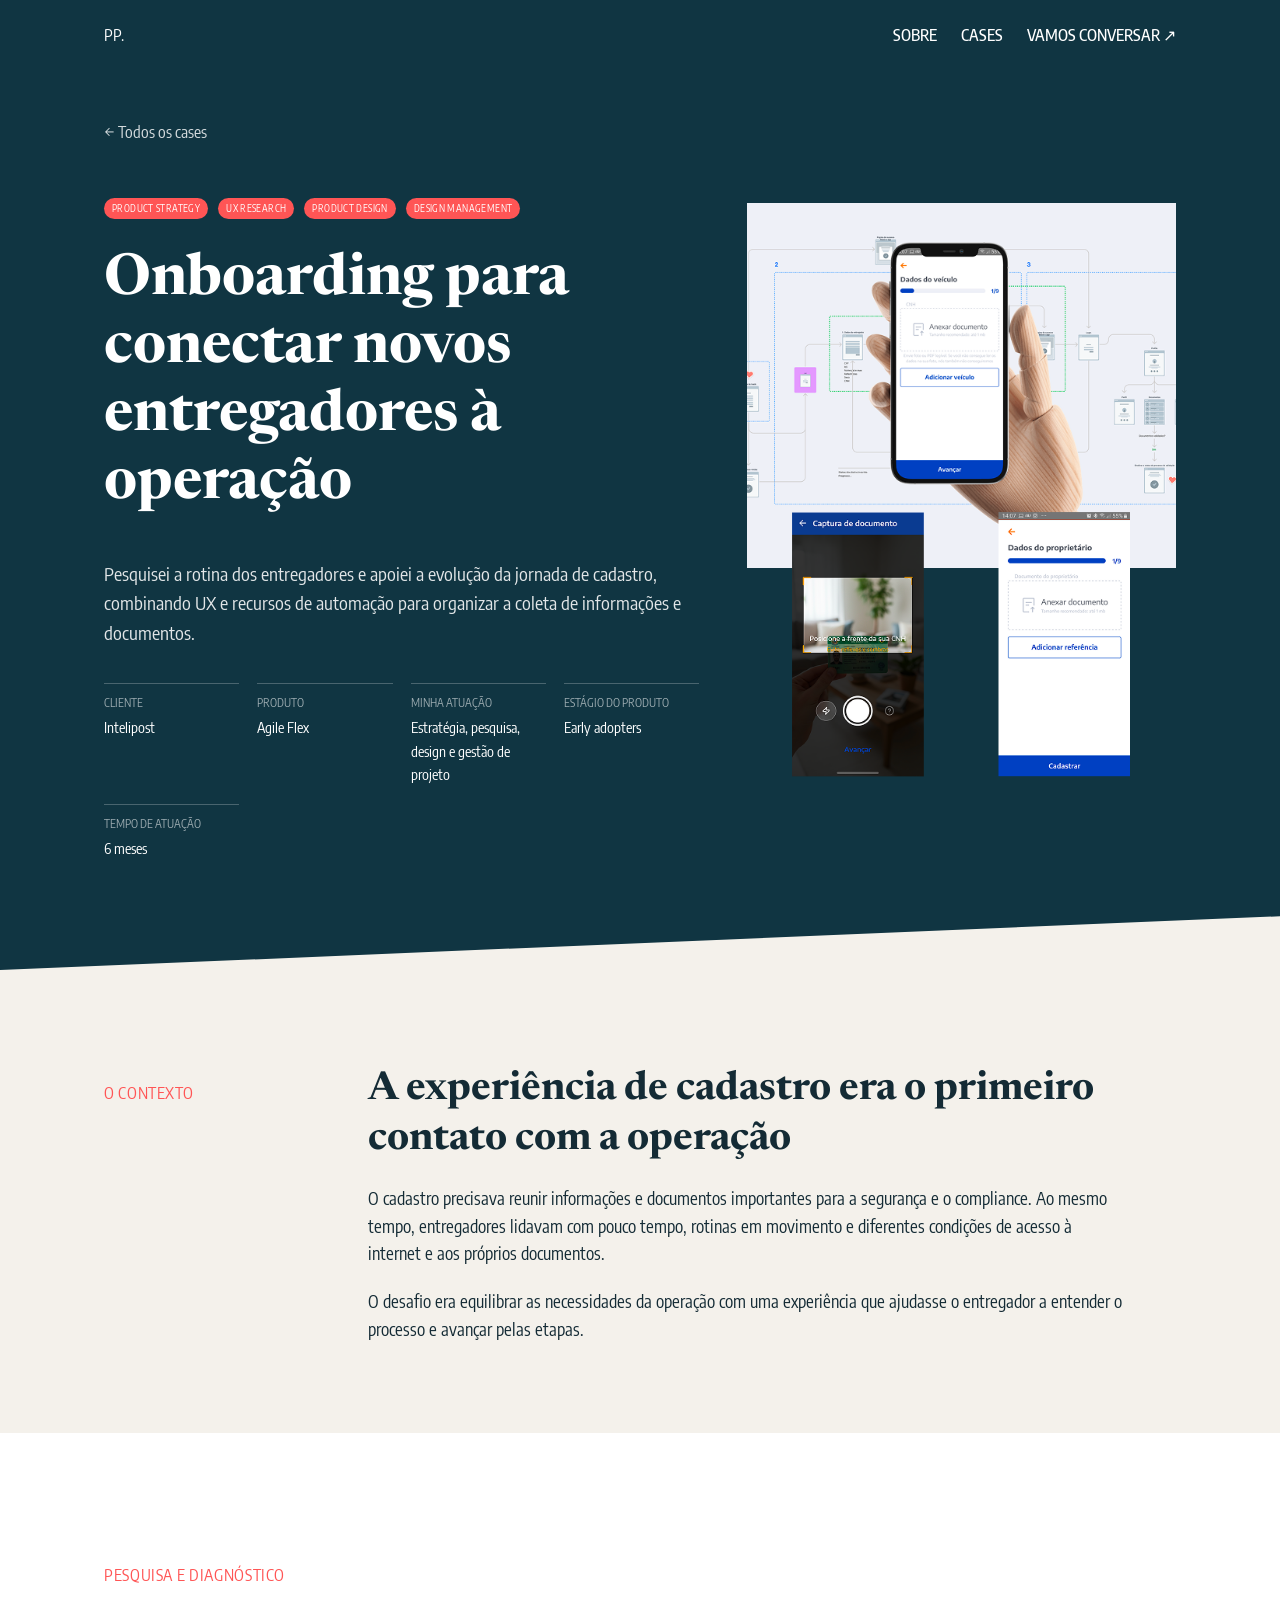
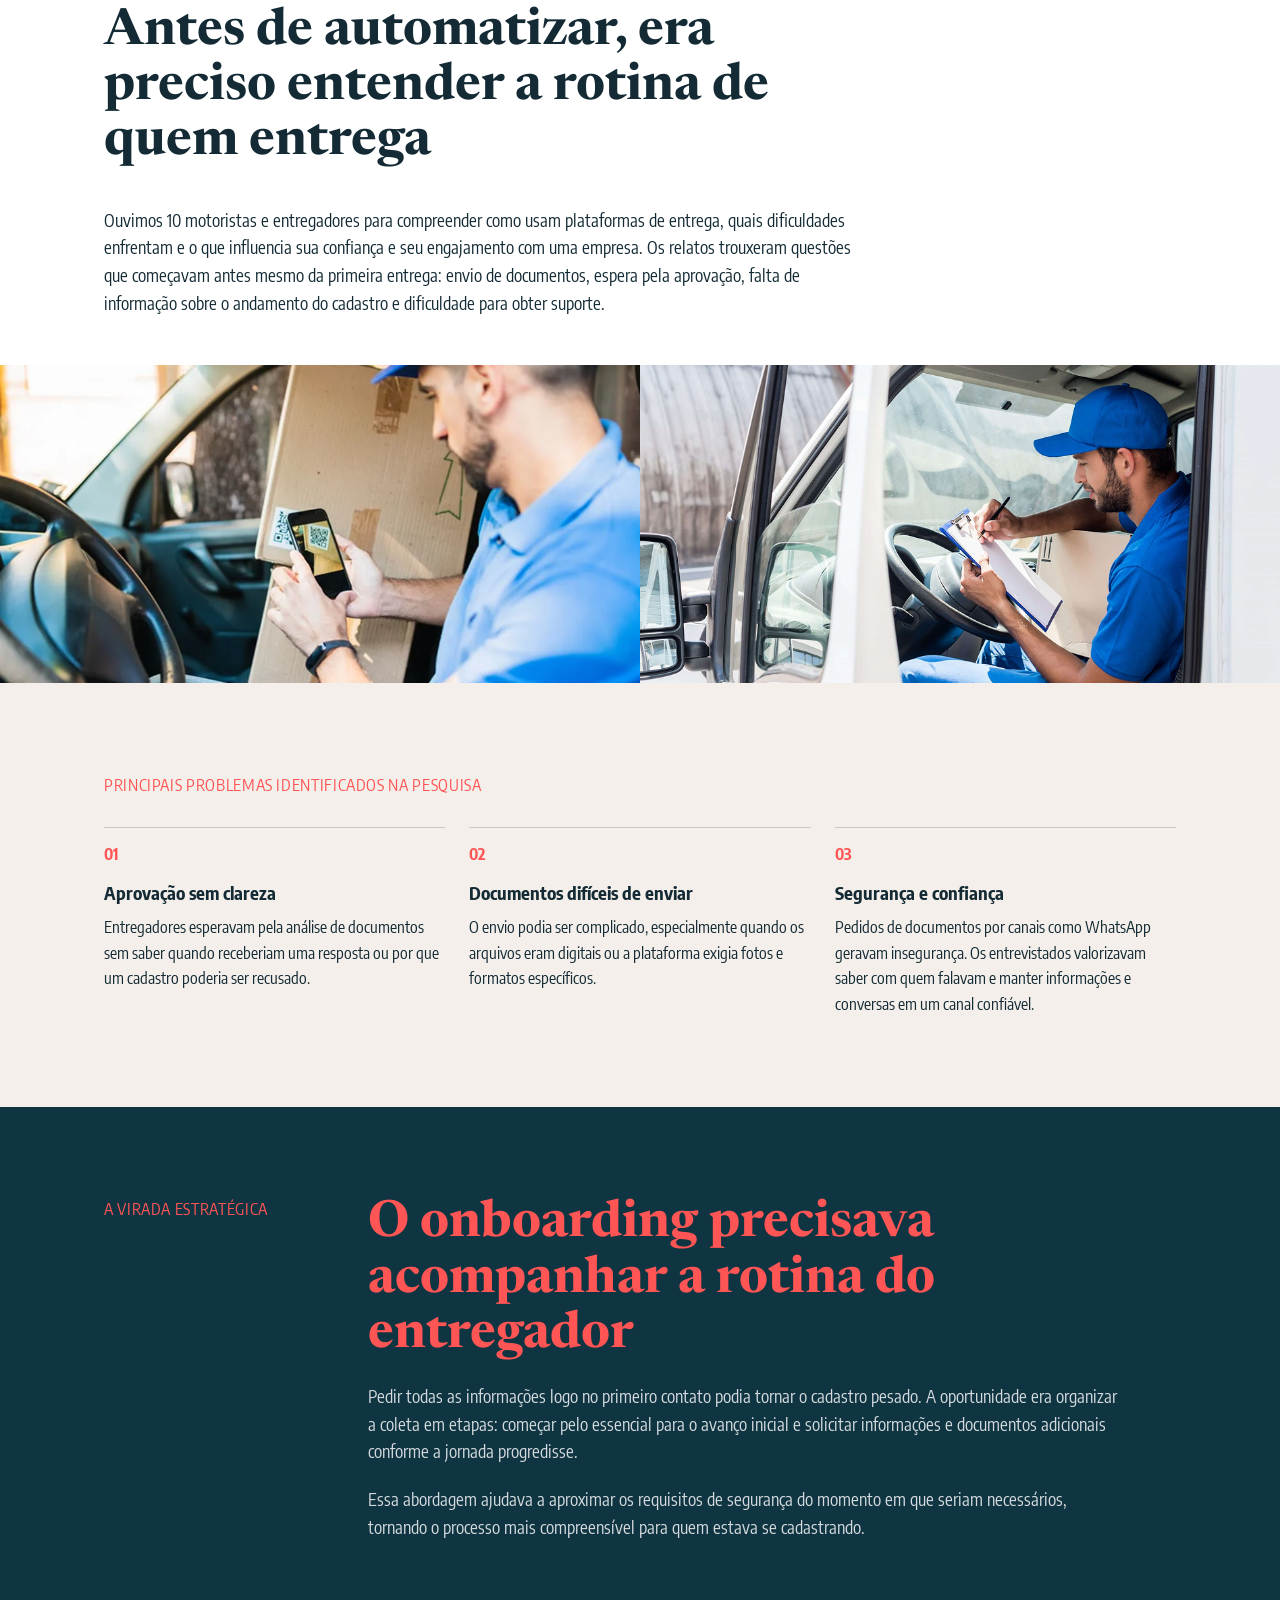
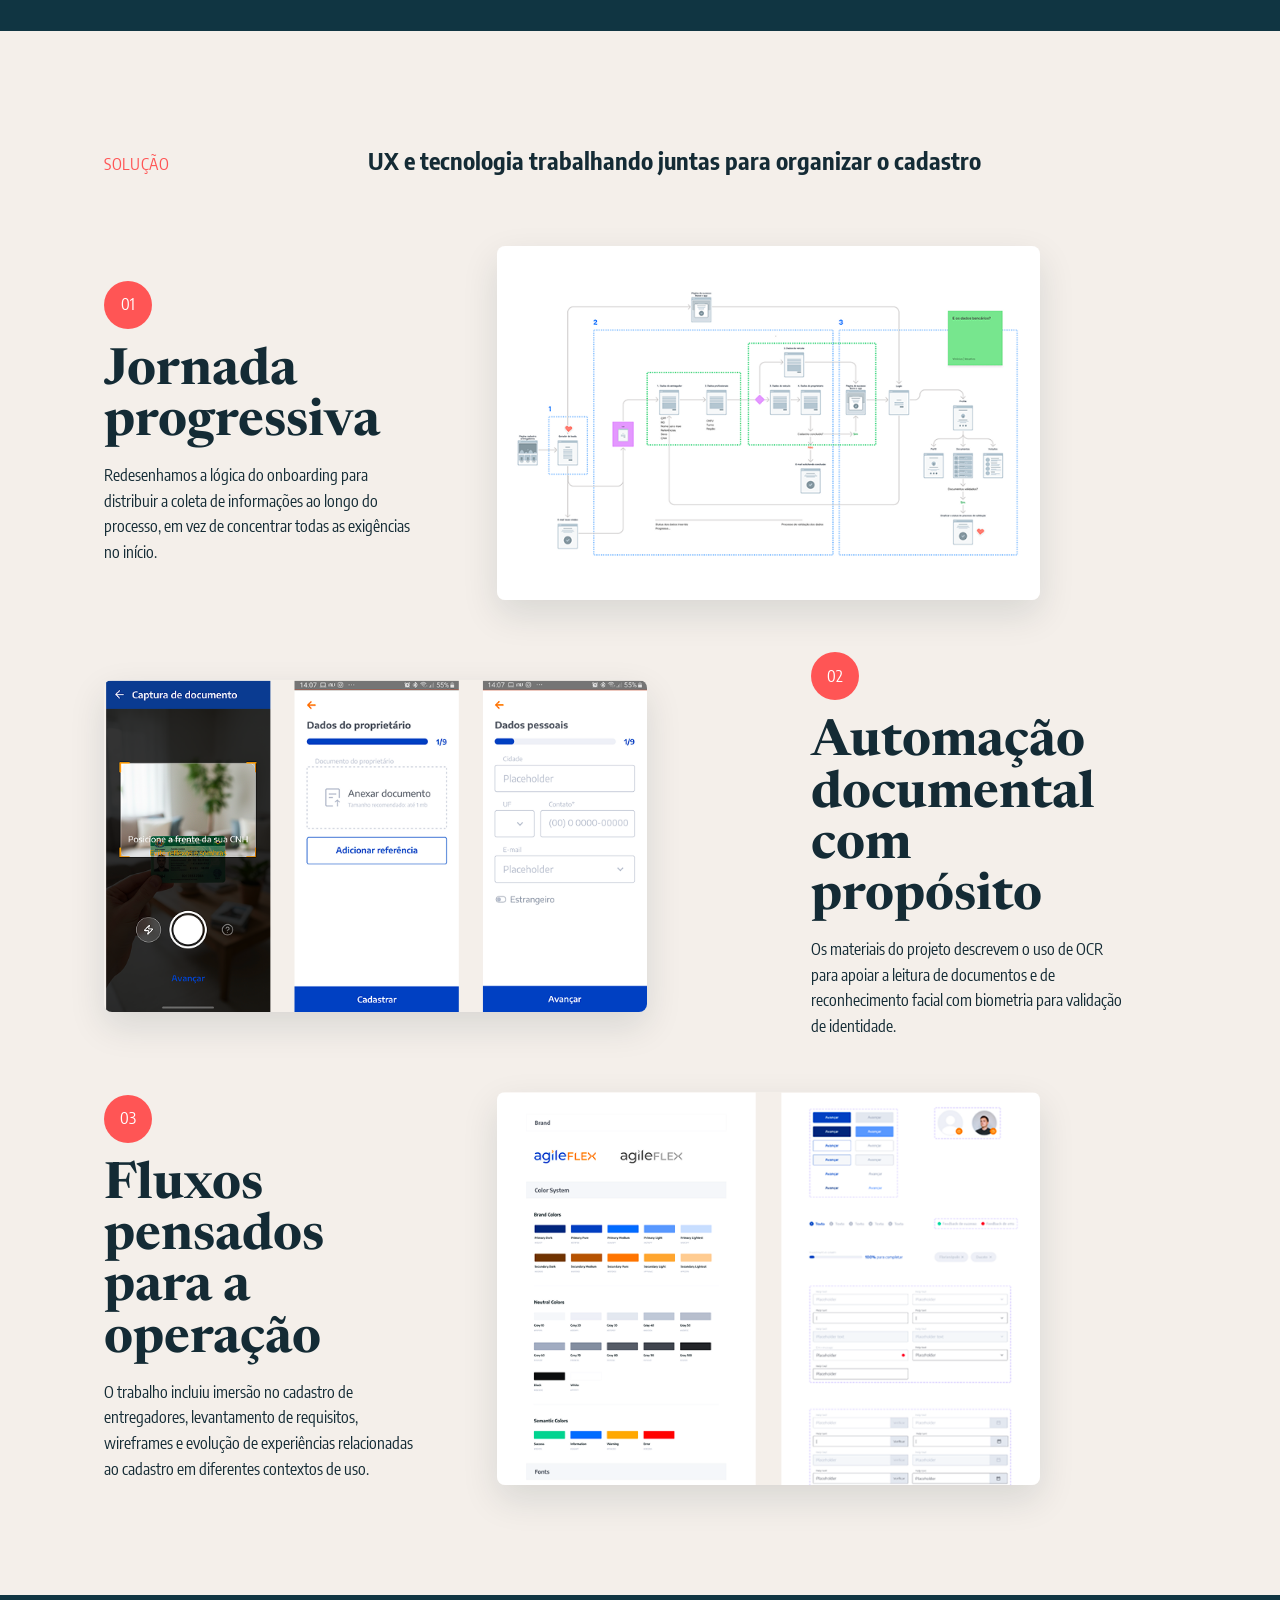
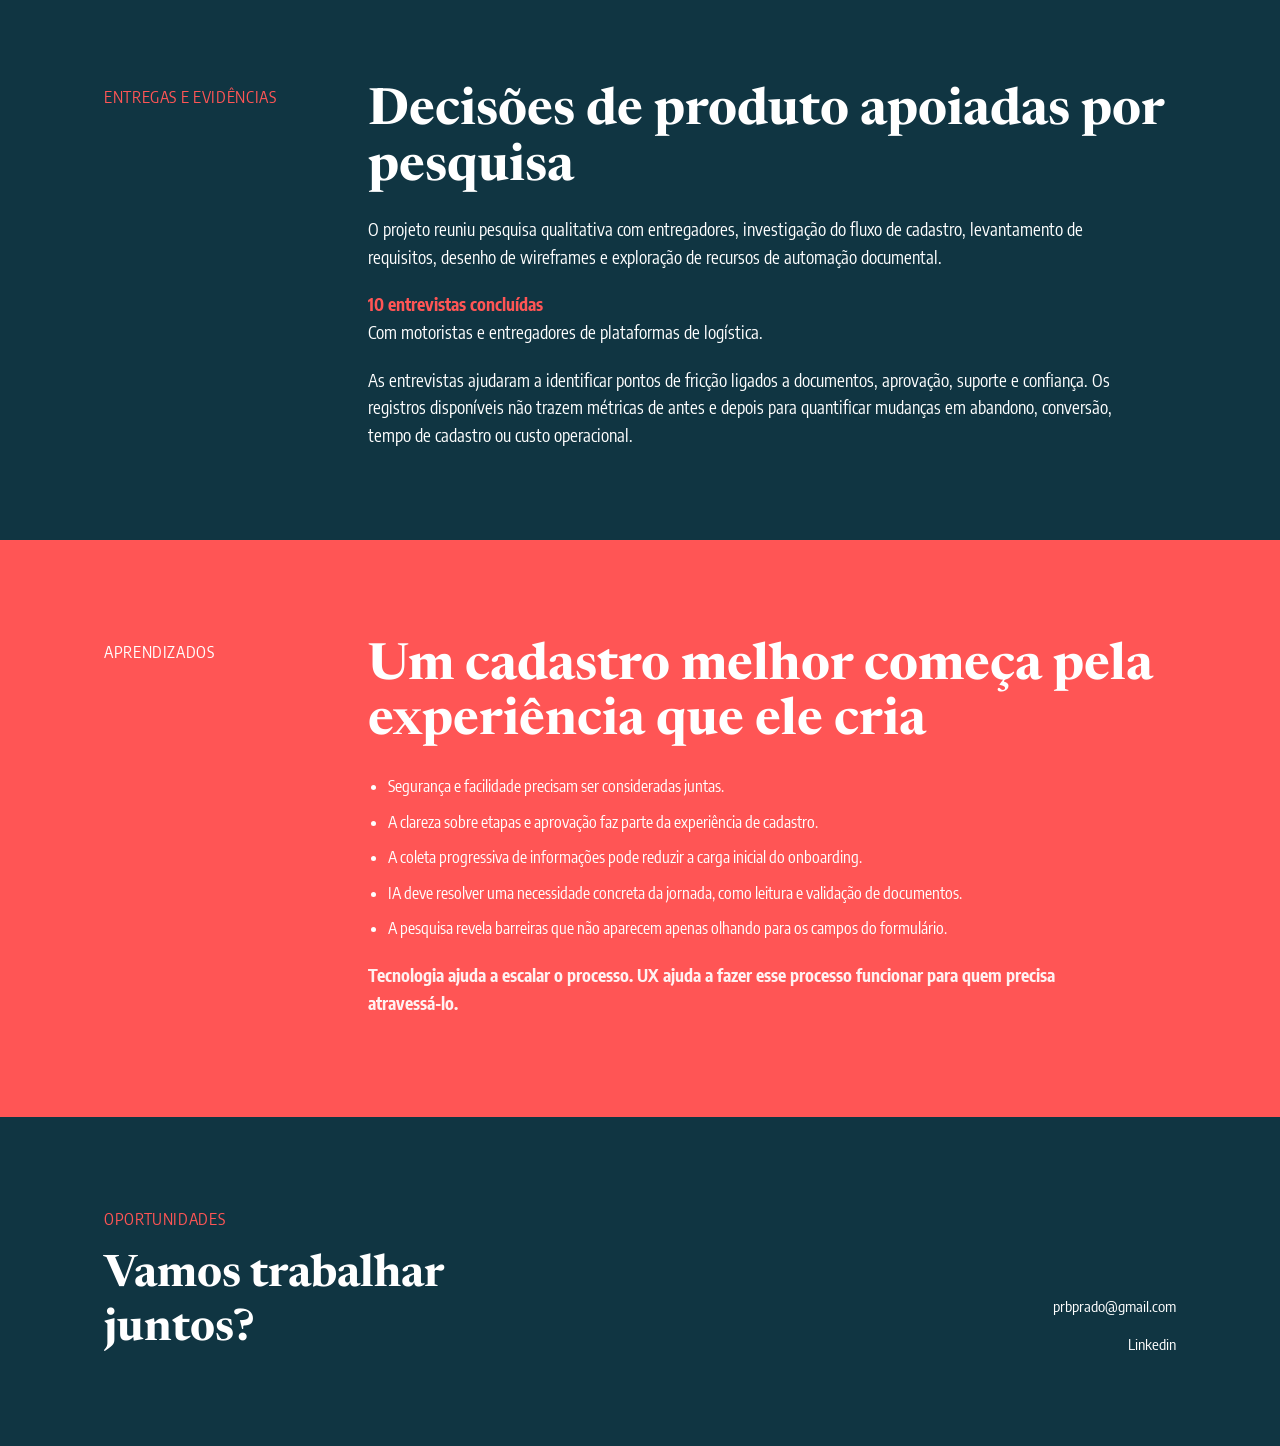
==== commit c891ea14: "Update logo and favicon Co-authored-by: Copilot <223556219+Copilot@users.noreply.github.com>" ====
--- a/case-agileflex-intelipost.html
+++ b/case-agileflex-intelipost.html
@@ -4,6 +4,7 @@
   <meta charset="UTF-8" />
   <meta name="viewport" content="width=device-width, initial-scale=1.0" />
   <title>Agile Flex · Intelipost | Patricia Prado</title>
+  <link rel="icon" type="image/svg+xml" href="assets/favicon.svg" />
   <link rel="preconnect" href="https://fonts.googleapis.com" />
   <link rel="preconnect" href="https://fonts.gstatic.com" crossorigin />
   <link href="https://fonts.googleapis.com/css2?family=Encode+Sans+Condensed:wght@100;200;300;400;500;600;700;800;900&family=Newsreader:ital,opsz,wght@0,6..72,200..800;1,6..72,200..800&display=swap" rel="stylesheet">
--- a/style.css
+++ b/style.css
@@ -67,11 +67,15 @@
 }
 
 .logo {
-  font-family: var(--font-sans);
-  font-weight: 600;
-  font-size: 1.25rem;
-  color: var(--text-dark);
   text-decoration: none;
+  display: inline-flex;
+  align-items: center;
+}
+
+.logo img {
+  display: block;
+  width: auto;
+  height: clamp(23px, 1.5vw, 28px);
 }
 
 .nav-links {
@@ -124,7 +128,7 @@
   font-size: clamp(2.1rem, 4.5vw, 3.6rem);
   font-weight: 700;
   line-height: 1.18;
-  max-width: 860px;
+  max-width: 100%;
   margin-bottom: 40px;
 }
 
@@ -132,7 +136,13 @@
   display: flex;
   align-items: center;
   gap: 18px;
-  max-width: 560px;
+  width: 100%;
+  max-width: 100%;
+}
+
+.profile-info {
+  flex: 1;
+  min-width: 0;
 }
 
 .avatar {
@@ -182,7 +192,6 @@
   display: grid;
   grid-template-columns: 1fr;
   gap: 16px;
-  margin-bottom: 56px;
 }
 
 .section-heading {
@@ -238,7 +247,6 @@
 .training-desc {
   color: rgba(255, 255, 255, 0.94);
   margin-top: 20px;
-  font-size: 1.5rem;
   font-weight: 300;
   max-width: 680px;
 }
@@ -278,7 +286,7 @@
 /* CASES DE MERCADO */
 .cases-section {
   background-color: var(--bg-beige);
-  padding: 90px 0 110px;
+  padding: 120px 0 110px;
 }
 
 .case-card {
@@ -1059,3 +1067,407 @@
     text-align: right;
   }
 }
+
+/* HOME PAGE */
+.home-page .container {
+  max-width: 1620px;
+  width: calc(100% - 15.625vw);
+  padding-right: 0;
+  padding-left: 0;
+}
+
+.home-page .navbar {
+  height: clamp(72px, 6.56vw, 126px);
+}
+
+.home-page .logo {
+  font-size: 1.1rem;
+}
+
+.home-page .nav-links {
+  gap: 32px;
+}
+
+.home-page .nav-links a {
+  font-size: 0.9rem;
+  text-transform: none;
+}
+
+.home-page .nav-links .nav-cta {
+  color: var(--text-dark);
+}
+
+.home-page .hero {
+  position: relative;
+  isolation: isolate;
+  overflow: hidden;
+  padding: 0 0 48px;
+  color: var(--text-dark);
+  background-color: var(--bg-beige);
+  clip-path: none;
+}
+
+.home-page .hero::before {
+  position: absolute;
+  z-index: -1;
+  inset: 0 0 auto;
+  height: clamp(340px, 32.1vw, 620px);
+  background-color: var(--bg-dark);
+  clip-path: polygon(0 0, 100% 0, 100% 94%, 0 100%);
+  content: "";
+}
+
+.home-page .hero-layout {
+  display: grid;
+  grid-template-columns: 32.8% minmax(0, 1fr);
+  align-items: start;
+}
+
+.hero-portrait {
+  position: relative;
+  z-index: 1;
+  grid-row: 1;
+  width: min(21.72vw, 417px);
+  max-width: 100%;
+}
+
+.hero-portrait img {
+  display: block;
+  width: 100%;
+  height: auto;
+  object-fit: cover;
+}
+
+.home-page .hero-copy {
+  position: relative;
+  z-index: 2;
+  min-width: 0;
+  padding-top: 9.22vw;
+}
+
+.home-page .hero-badges {
+  gap: 10px;
+  margin-bottom: 3.5vw;
+}
+
+.home-page .badge {
+  font-size: 0.62rem;
+  padding: 4px 10px;
+}
+
+.home-page .hero-title {
+  max-width: 980px;
+  margin-bottom: 0;
+  color: #FFFFFF;
+  font-size: clamp(2.6rem, 3.125vw, 3.75rem);
+  line-height: 1.08;
+}
+
+.home-page .profile-info {
+  max-width: none;
+  margin-top: 10.5vw;
+}
+
+.home-page .profile-info strong {
+  margin-bottom: 6px;
+  font-size: clamp(0.95rem, 1.09375vw, 1.3125rem);
+  line-height: 1;
+  letter-spacing: 0;
+}
+
+.home-page .profile-info p {
+  color: var(--text-dark);
+  font-size: calc(clamp(0.95rem, 1.09375vw, 1.3125rem) + 2px);
+  line-height: 1.3;
+  letter-spacing: 0;
+}
+
+.languages {
+  display: flex;
+  flex-wrap: wrap;
+  gap: 11px;
+  margin-top: 2.2vw;
+  list-style: none;
+  font-size: clamp(0.6rem, 0.52vw, 0.625rem);
+}
+
+.languages li {
+  display: flex;
+  flex-direction: column-reverse;
+  align-items: flex-start;
+
+}
+
+.languages li span {
+  font-size: 1.5625vw;
+  line-height: 1;
+  transform-origin: left center;
+}
+
+.home-page .metrics-section {
+  margin-top: 0;
+  padding: 120px 0 120px;
+}
+
+.home-page .metrics-grid {
+  grid-template-columns: repeat(3, 1fr);
+  gap: 32px;
+  padding-left: 256px;
+  margin-top: 50px;
+}
+
+.home-page .metric-number {
+  font-size: clamp(2.2rem, 3vw, 3rem);
+}
+
+.client-strip {
+  padding: 0 0 120px;
+  background-color: #FFFFFF;
+}
+
+.client-logos {
+  display: flex;
+  align-items: center;
+  justify-content: space-between;
+  gap: 32px;
+}
+
+.client-logo {
+  display: block;
+  max-width: 190px;
+  max-height: 56px;
+  width: auto;
+  height: auto;
+  object-fit: contain;
+}
+
+.home-page .training-section {
+  padding: 120px 0 120px;
+  clip-path: none;
+}
+
+.home-page .training-section .split-header,
+.home-page .process-section .split-header {
+  grid-template-columns: 240px minmax(0, 1fr);
+  align-items: start;
+  gap: 24px;
+}
+
+.home-page .training-section .eyebrow {
+  margin-top: 8px;
+}
+
+.home-page .training-section .section-heading {
+  font-size: clamp(2.5rem, 4vw, 4rem);
+  line-height: 1.08;
+}
+
+.home-page .training-desc {
+  max-width: 960px;
+  margin-top: 28px;
+  font-size: 1.5rem;
+  line-height: 1.5;
+}
+
+.home-page .photo-strip img {
+  max-height: 320px;
+}
+
+.home-page .process-section {
+  padding: 100px 0 110px;
+}
+
+.home-page .process-section .split-header {
+  margin-bottom: 42px;
+}
+
+.home-page .process-grid {
+  gap: 80px;
+}
+
+.home-page .process-card {
+  border-top: 1px solid rgba(20, 43, 53, 0.2);
+  padding-top: 22px;
+}
+
+.home-page .step-num {
+  margin-bottom: 18px;
+  font-size: 3rem;
+  font-weight: 400;
+}
+
+.home-page .process-card h3 {
+  font-size: 1.35rem;
+  line-height: 1.25;
+}
+
+.home-page .process-card p {
+  font-size: 1.2rem;
+  line-height: 1.45;
+}
+
+@media (max-width: 1199px) {
+  .languages {
+    gap: 16px;
+    margin-top: 24px;
+  }
+
+  .languages li span {
+    font-size: 1.6rem;
+    transform: scaleX(1.3);
+  }
+}
+
+@media (min-width: 900px) and (max-width: 1199px) {
+  .home-page .hero {
+    padding-bottom: 0;
+  }
+
+  .home-page .hero::before {
+    height: calc(148vw + 280px);
+  }
+
+  .home-page .hero-layout {
+    display: flex;
+    flex-direction: column;
+  }
+
+  .hero-portrait {
+    width: min(32vw, 320px);
+  }
+
+  .home-page .hero-copy {
+    padding-top: 44px;
+  }
+
+  .home-page .hero-badges {
+    margin-bottom: 24px;
+  }
+
+  .home-page .hero-title {
+    font-size: clamp(2.3rem, 6vw, 3.4rem);
+  }
+
+  .home-page .profile-info {
+    margin: 40px -7.8125vw 0;
+    padding: 24px 7.8vw;
+    background-color: var(--bg-beige);
+  }
+}
+
+@media (max-width: 899px) {
+  .home-page .container {
+    width: auto;
+    padding-right: 20px;
+    padding-left: 20px;
+  }
+
+  .home-page .navbar {
+    height: 72px;
+  }
+
+  .home-page .nav-links {
+    gap: 14px;
+  }
+
+  .home-page .nav-links a {
+    font-size: 0.78rem;
+  }
+
+  .home-page .hero::before {
+    height: calc(148vw + 280px);
+  }
+
+  .home-page .hero-layout {
+    grid-template-columns: 1fr;
+  }
+
+  .hero-portrait {
+    width: min(68%, 320px);
+  }
+
+  .home-page .hero-copy {
+    padding-top: 44px;
+  }
+
+  .home-page .hero-title {
+    font-size: clamp(2.3rem, 6vw, 3.4rem);
+  }
+
+  .home-page .profile-info {
+    max-width: none;
+    margin: 40px -20px 0;
+    padding: 24px 20px;
+    background-color: var(--bg-beige);
+  }
+
+  .home-page .metrics-section {
+    padding-top: 36px;
+  }
+
+  .home-page .metrics-grid {
+    padding-left: 0;
+  }
+
+  .client-logos {
+    flex-wrap: wrap;
+    justify-content: center;
+    gap: 24px 36px;
+  }
+
+  .home-page .training-section .split-header,
+  .home-page .process-section .split-header {
+    grid-template-columns: 1fr;
+    gap: 8px;
+  }
+
+  .home-page .process-grid {
+    grid-template-columns: 1fr;
+  }
+}
+
+@media (max-width: 520px) {
+  .home-page .nav-links {
+    gap: 10px;
+  }
+
+  .home-page .nav-links a {
+    font-size: 0.68rem;
+  }
+
+  .home-page .nav-links .nav-cta {
+    max-width: 90px;
+  }
+
+  .home-page .hero::before {
+    height: calc(148vw + 280px);
+  }
+
+  .home-page .hero-title {
+    font-size: 2.25rem;
+  }
+
+  .home-page .metrics-grid {
+    gap: 16px 10px;
+  }
+
+  .home-page .metric-number {
+    font-size: 2rem;
+  }
+
+  .home-page .metric-label {
+    font-size: 0.62rem;
+  }
+
+  .home-page .training-section {
+    padding: 72px 0 84px;
+  }
+
+  .home-page .training-section .section-heading {
+    font-size: 2.35rem;
+  }
+
+  .home-page .process-section {
+    padding: 72px 0;
+  }
+}
